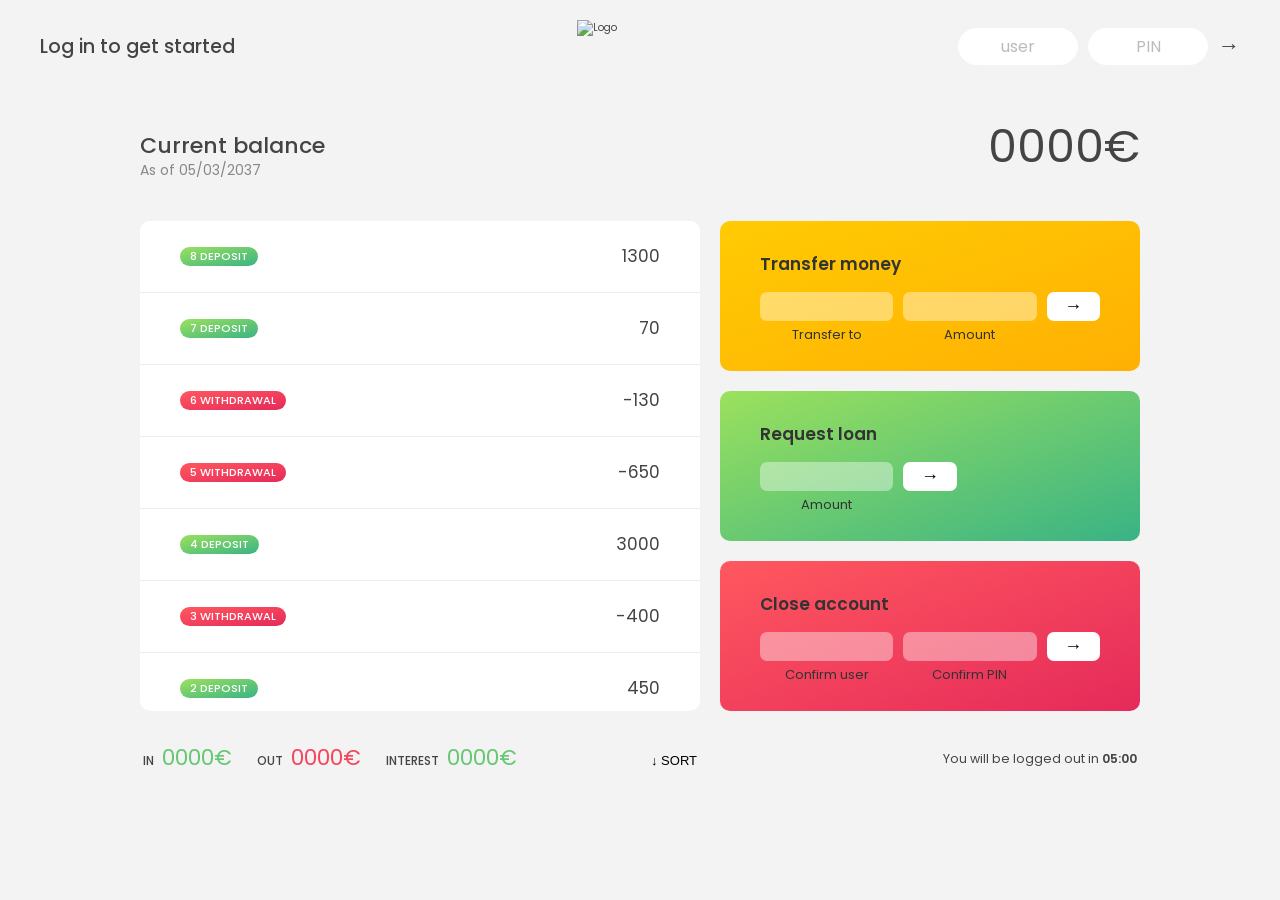
==== 11-Arrays-Bankist/starter/index.html @ 49c8f31f "1. [BANKIST PROJECT] : Showing Transaction History to Page" ====
<!doctype html>
<html lang="en">
  <head>
    <meta charset="UTF-8" />
    <meta name="viewport" content="width=device-width, initial-scale=1.0" />
    <meta http-equiv="X-UA-Compatible" content="ie=edge" />
    <link rel="shortcut icon" type="image/png" href="/icon.png" />

    <link
      href="https://fonts.googleapis.com/css?family=Poppins:400,500,600&display=swap"
      rel="stylesheet"
    />

    <link rel="stylesheet" href="style.css" />
    <title>Bankist</title>
  </head>
  <body>
    <!-- TOP NAVIGATION -->
    <nav>
      <p class="welcome">Log in to get started</p>
      <img src="logo.png" alt="Logo" class="logo" />
      <form class="login">
        <input
          type="text"
          placeholder="user"
          class="login__input login__input--user"
        />
        <!-- In practice, use type="password" -->
        <input
          type="text"
          placeholder="PIN"
          maxlength="4"
          class="login__input login__input--pin"
        />
        <button class="login__btn">&rarr;</button>
      </form>
    </nav>

    <main class="app">
      <!-- BALANCE -->
      <div class="balance">
        <div>
          <p class="balance__label">Current balance</p>
          <p class="balance__date">
            As of <span class="date">05/03/2037</span>
          </p>
        </div>
        <p class="balance__value">0000€</p>
      </div>

      <!-- MOVEMENTS -->
      <div class="movements">
        <div class="movements__row">
          <div class="movements__type movements__type--deposit">2 deposit</div>
          <div class="movements__date">3 days ago</div>
          <div class="movements__value">4 000€</div>
        </div>
        <div class="movements__row">
          <div class="movements__type movements__type--withdrawal">
            1 withdrawal
          </div>
          <div class="movements__date">24/01/2037</div>
          <div class="movements__value">-378€</div>
        </div>
      </div>

      <!-- SUMMARY -->
      <div class="summary">
        <p class="summary__label">In</p>
        <p class="summary__value summary__value--in">0000€</p>
        <p class="summary__label">Out</p>
        <p class="summary__value summary__value--out">0000€</p>
        <p class="summary__label">Interest</p>
        <p class="summary__value summary__value--interest">0000€</p>
        <button class="btn--sort">&downarrow; SORT</button>
      </div>

      <!-- OPERATION: TRANSFERS -->
      <div class="operation operation--transfer">
        <h2>Transfer money</h2>
        <form class="form form--transfer">
          <input type="text" class="form__input form__input--to" />
          <input type="number" class="form__input form__input--amount" />
          <button class="form__btn form__btn--transfer">&rarr;</button>
          <label class="form__label">Transfer to</label>
          <label class="form__label">Amount</label>
        </form>
      </div>

      <!-- OPERATION: LOAN -->
      <div class="operation operation--loan">
        <h2>Request loan</h2>
        <form class="form form--loan">
          <input type="number" class="form__input form__input--loan-amount" />
          <button class="form__btn form__btn--loan">&rarr;</button>
          <label class="form__label form__label--loan">Amount</label>
        </form>
      </div>

      <!-- OPERATION: CLOSE -->
      <div class="operation operation--close">
        <h2>Close account</h2>
        <form class="form form--close">
          <input type="text" class="form__input form__input--user" />
          <input
            type="password"
            maxlength="6"
            class="form__input form__input--pin"
          />
          <button class="form__btn form__btn--close">&rarr;</button>
          <label class="form__label">Confirm user</label>
          <label class="form__label">Confirm PIN</label>
        </form>
      </div>

      <!-- LOGOUT TIMER -->
      <p class="logout-timer">
        You will be logged out in <span class="timer">05:00</span>
      </p>
    </main>

    <!-- <footer>
      &copy; by Jonas Schmedtmann. Don't claim as your own :)
    </footer> -->

    <script src="script.js"></script>
  </body>
</html>
---- 11-Arrays-Bankist/starter/style.css ----
/*
 * Use this CSS to learn some intersting techniques,
 * in case you're wondering how I built the UI.
 * Have fun! 😁
 */

* {
  margin: 0;
  padding: 0;
  box-sizing: inherit;
}

html {
  font-size: 62.5%;
  box-sizing: border-box;
}

body {
  font-family: 'Poppins', sans-serif;
  color: #444;
  background-color: #f3f3f3;
  height: 100vh;
  padding: 2rem;
}

nav {
  display: flex;
  justify-content: space-between;
  align-items: center;
  padding: 0 2rem;
}

.welcome {
  font-size: 1.9rem;
  font-weight: 500;
}

.logo {
  height: 5.25rem;
}

.login {
  display: flex;
}

.login__input {
  border: none;
  padding: 0.5rem 2rem;
  font-size: 1.6rem;
  font-family: inherit;
  text-align: center;
  width: 12rem;
  border-radius: 10rem;
  margin-right: 1rem;
  color: inherit;
  border: 1px solid #fff;
  transition: all 0.3s;
}

.login__input:focus {
  outline: none;
  border: 1px solid #ccc;
}

.login__input::placeholder {
  color: #bbb;
}

.login__btn {
  border: none;
  background: none;
  font-size: 2.2rem;
  color: inherit;
  cursor: pointer;
  transition: all 0.3s;
}

.login__btn:hover,
.login__btn:focus,
.btn--sort:hover,
.btn--sort:focus {
  outline: none;
  color: #777;
}

/* MAIN */
.app {
  position: relative;
  max-width: 100rem;
  margin: 4rem auto;
  display: grid;
  grid-template-columns: 4fr 3fr;
  grid-template-rows: auto repeat(3, 15rem) auto;
  gap: 2rem;

  /* NOTE This creates the fade in/out anumation */
  /* opacity: 0; */
  transition: all 1s;
}

.balance {
  grid-column: 1 / span 2;
  display: flex;
  align-items: flex-end;
  justify-content: space-between;
  margin-bottom: 2rem;
}

.balance__label {
  font-size: 2.2rem;
  font-weight: 500;
  margin-bottom: -0.2rem;
}

.balance__date {
  font-size: 1.4rem;
  color: #888;
}

.balance__value {
  font-size: 4.5rem;
  font-weight: 400;
}

/* MOVEMENTS */
.movements {
  grid-row: 2 / span 3;
  background-color: #fff;
  border-radius: 1rem;
  overflow: scroll;
}

.movements__row {
  padding: 2.25rem 4rem;
  display: flex;
  align-items: center;
  border-bottom: 1px solid #eee;
}

.movements__type {
  font-size: 1.1rem;
  text-transform: uppercase;
  font-weight: 500;
  color: #fff;
  padding: 0.1rem 1rem;
  border-radius: 10rem;
  margin-right: 2rem;
}

.movements__date {
  font-size: 1.1rem;
  text-transform: uppercase;
  font-weight: 500;
  color: #666;
}

.movements__type--deposit {
  background-image: linear-gradient(to top left, #39b385, #9be15d);
}

.movements__type--withdrawal {
  background-image: linear-gradient(to top left, #e52a5a, #ff585f);
}

.movements__value {
  font-size: 1.7rem;
  margin-left: auto;
}

/* SUMMARY */
.summary {
  grid-row: 5 / 6;
  display: flex;
  align-items: baseline;
  padding: 0 0.3rem;
  margin-top: 1rem;
}

.summary__label {
  font-size: 1.2rem;
  font-weight: 500;
  text-transform: uppercase;
  margin-right: 0.8rem;
}

.summary__value {
  font-size: 2.2rem;
  margin-right: 2.5rem;
}

.summary__value--in,
.summary__value--interest {
  color: #66c873;
}

.summary__value--out {
  color: #f5465d;
}

.btn--sort {
  margin-left: auto;
  border: none;
  background: none;
  font-size: 1.3rem;
  font-weight: 500;
  cursor: pointer;
}

/* OPERATIONS */
.operation {
  border-radius: 1rem;
  padding: 3rem 4rem;
  color: #333;
}

.operation--transfer {
  background-image: linear-gradient(to top left, #ffb003, #ffcb03);
}

.operation--loan {
  background-image: linear-gradient(to top left, #39b385, #9be15d);
}

.operation--close {
  background-image: linear-gradient(to top left, #e52a5a, #ff585f);
}

h2 {
  margin-bottom: 1.5rem;
  font-size: 1.7rem;
  font-weight: 600;
  color: #333;
}

.form {
  display: grid;
  grid-template-columns: 2.5fr 2.5fr 1fr;
  grid-template-rows: auto auto;
  gap: 0.4rem 1rem;
}

/* Exceptions for interst */
.form.form--loan {
  grid-template-columns: 2.5fr 1fr 2.5fr;
}
.form__label--loan {
  grid-row: 2;
}
/* End exceptions */

.form__input {
  width: 100%;
  border: none;
  background-color: rgba(255, 255, 255, 0.4);
  font-family: inherit;
  font-size: 1.5rem;
  text-align: center;
  color: #333;
  padding: 0.3rem 1rem;
  border-radius: 0.7rem;
  transition: all 0.3s;
}

.form__input:focus {
  outline: none;
  background-color: rgba(255, 255, 255, 0.6);
}

.form__label {
  font-size: 1.3rem;
  text-align: center;
}

.form__btn {
  border: none;
  border-radius: 0.7rem;
  font-size: 1.8rem;
  background-color: #fff;
  cursor: pointer;
  transition: all 0.3s;
}

.form__btn:focus {
  outline: none;
  background-color: rgba(255, 255, 255, 0.8);
}

.logout-timer {
  padding: 0 0.3rem;
  margin-top: 1.9rem;
  text-align: right;
  font-size: 1.25rem;
}

.timer {
  font-weight: 600;
}
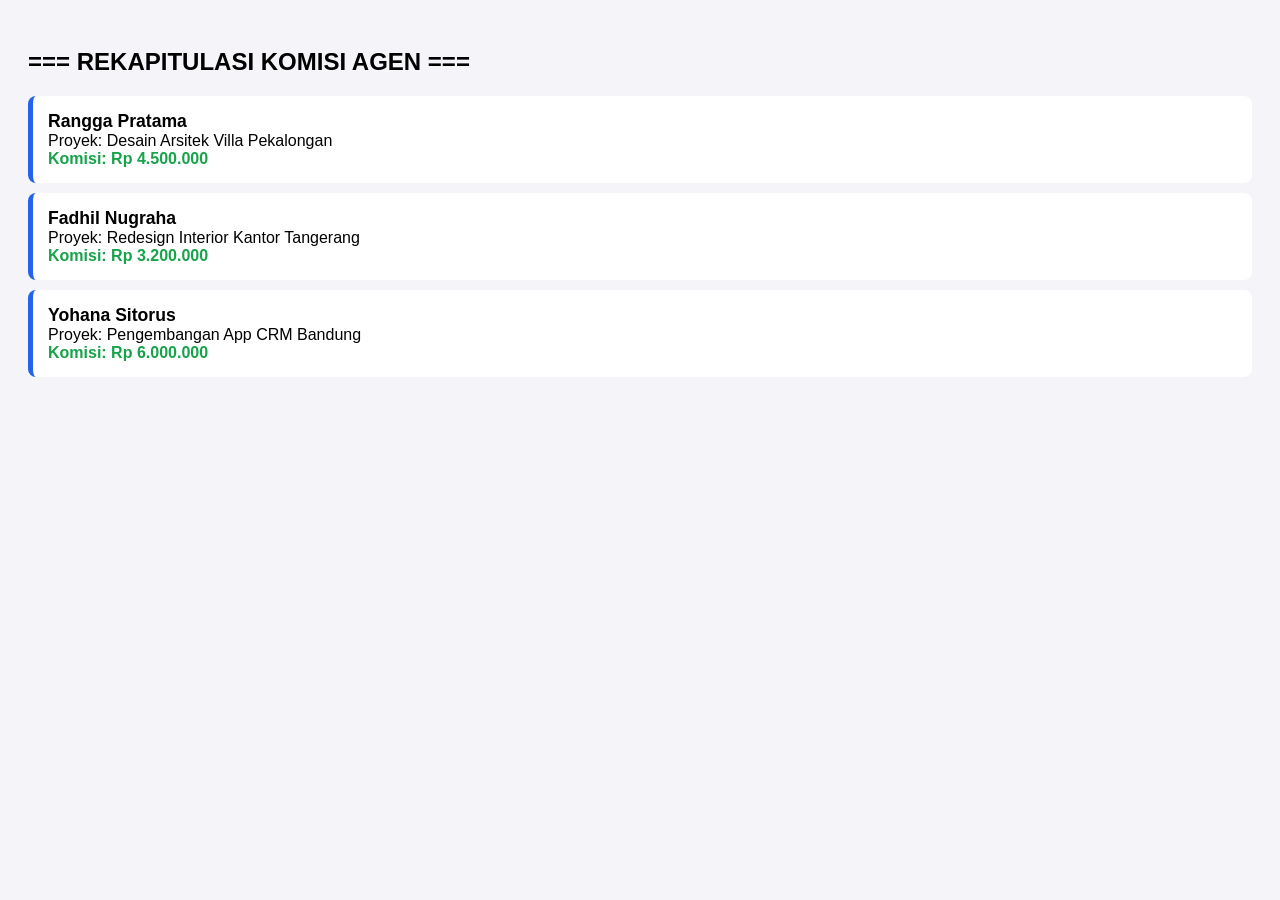
==== commit a711b988: "MINI TASK DAY 16 : DOM Selection, Array .forEach(), Template Literals, & Dynamic HTML Rendering" ====
--- a/11-Arrays-Bankist/starter/index.html
+++ b/11-Arrays-Bankist/starter/index.html
@@ -1,127 +1,36 @@
 <!doctype html>
-<html lang="en">
+<html lang="id">
   <head>
     <meta charset="UTF-8" />
-    <meta name="viewport" content="width=device-width, initial-scale=1.0" />
-    <meta http-equiv="X-UA-Compatible" content="ie=edge" />
-    <link rel="shortcut icon" type="image/png" href="/icon.png" />
-
-    <link
-      href="https://fonts.googleapis.com/css?family=Poppins:400,500,600&display=swap"
-      rel="stylesheet"
-    />
-
-    <link rel="stylesheet" href="style.css" />
-    <title>Bankist</title>
+    <title>Dashboard Komisi Agen - CRS</title>
+    <style>
+      body {
+        font-family: sans-serif;
+        padding: 20px;
+        background: #f4f4f9;
+      }
+      .card {
+        background: white;
+        padding: 15px;
+        margin-bottom: 10px;
+        border-radius: 8px;
+        border-left: 5px solid #2563eb;
+      }
+      .agent-name {
+        font-weight: bold;
+        font-size: 1.1rem;
+      }
+      .commission {
+        color: #16a34a;
+        font-weight: bold;
+      }
+    </style>
   </head>
   <body>
-    <!-- TOP NAVIGATION -->
-    <nav>
-      <p class="welcome">Log in to get started</p>
-      <img src="logo.png" alt="Logo" class="logo" />
-      <form class="login">
-        <input
-          type="text"
-          placeholder="user"
-          class="login__input login__input--user"
-        />
-        <!-- In practice, use type="password" -->
-        <input
-          type="text"
-          placeholder="PIN"
-          maxlength="4"
-          class="login__input login__input--pin"
-        />
-        <button class="login__btn">&rarr;</button>
-      </form>
-    </nav>
+    <h2>=== REKAPITULASI KOMISI AGEN ===</h2>
 
-    <main class="app">
-      <!-- BALANCE -->
-      <div class="balance">
-        <div>
-          <p class="balance__label">Current balance</p>
-          <p class="balance__date">
-            As of <span class="date">05/03/2037</span>
-          </p>
-        </div>
-        <p class="balance__value">0000€</p>
-      </div>
-
-      <!-- MOVEMENTS -->
-      <div class="movements">
-        <div class="movements__row">
-          <div class="movements__type movements__type--deposit">2 deposit</div>
-          <div class="movements__date">3 days ago</div>
-          <div class="movements__value">4 000€</div>
-        </div>
-        <div class="movements__row">
-          <div class="movements__type movements__type--withdrawal">
-            1 withdrawal
-          </div>
-          <div class="movements__date">24/01/2037</div>
-          <div class="movements__value">-378€</div>
-        </div>
-      </div>
-
-      <!-- SUMMARY -->
-      <div class="summary">
-        <p class="summary__label">In</p>
-        <p class="summary__value summary__value--in">0000€</p>
-        <p class="summary__label">Out</p>
-        <p class="summary__value summary__value--out">0000€</p>
-        <p class="summary__label">Interest</p>
-        <p class="summary__value summary__value--interest">0000€</p>
-        <button class="btn--sort">&downarrow; SORT</button>
-      </div>
-
-      <!-- OPERATION: TRANSFERS -->
-      <div class="operation operation--transfer">
-        <h2>Transfer money</h2>
-        <form class="form form--transfer">
-          <input type="text" class="form__input form__input--to" />
-          <input type="number" class="form__input form__input--amount" />
-          <button class="form__btn form__btn--transfer">&rarr;</button>
-          <label class="form__label">Transfer to</label>
-          <label class="form__label">Amount</label>
-        </form>
-      </div>
-
-      <!-- OPERATION: LOAN -->
-      <div class="operation operation--loan">
-        <h2>Request loan</h2>
-        <form class="form form--loan">
-          <input type="number" class="form__input form__input--loan-amount" />
-          <button class="form__btn form__btn--loan">&rarr;</button>
-          <label class="form__label form__label--loan">Amount</label>
-        </form>
-      </div>
-
-      <!-- OPERATION: CLOSE -->
-      <div class="operation operation--close">
-        <h2>Close account</h2>
-        <form class="form form--close">
-          <input type="text" class="form__input form__input--user" />
-          <input
-            type="password"
-            maxlength="6"
-            class="form__input form__input--pin"
-          />
-          <button class="form__btn form__btn--close">&rarr;</button>
-          <label class="form__label">Confirm user</label>
-          <label class="form__label">Confirm PIN</label>
-        </form>
-      </div>
-
-      <!-- LOGOUT TIMER -->
-      <p class="logout-timer">
-        You will be logged out in <span class="timer">05:00</span>
-      </p>
-    </main>
-
-    <!-- <footer>
-      &copy; by Jonas Schmedtmann. Don't claim as your own :)
-    </footer> -->
+    <!-- Container tempat data akan dirender -->
+    <div id="commission-list"></div>
 
     <script src="script.js"></script>
   </body>
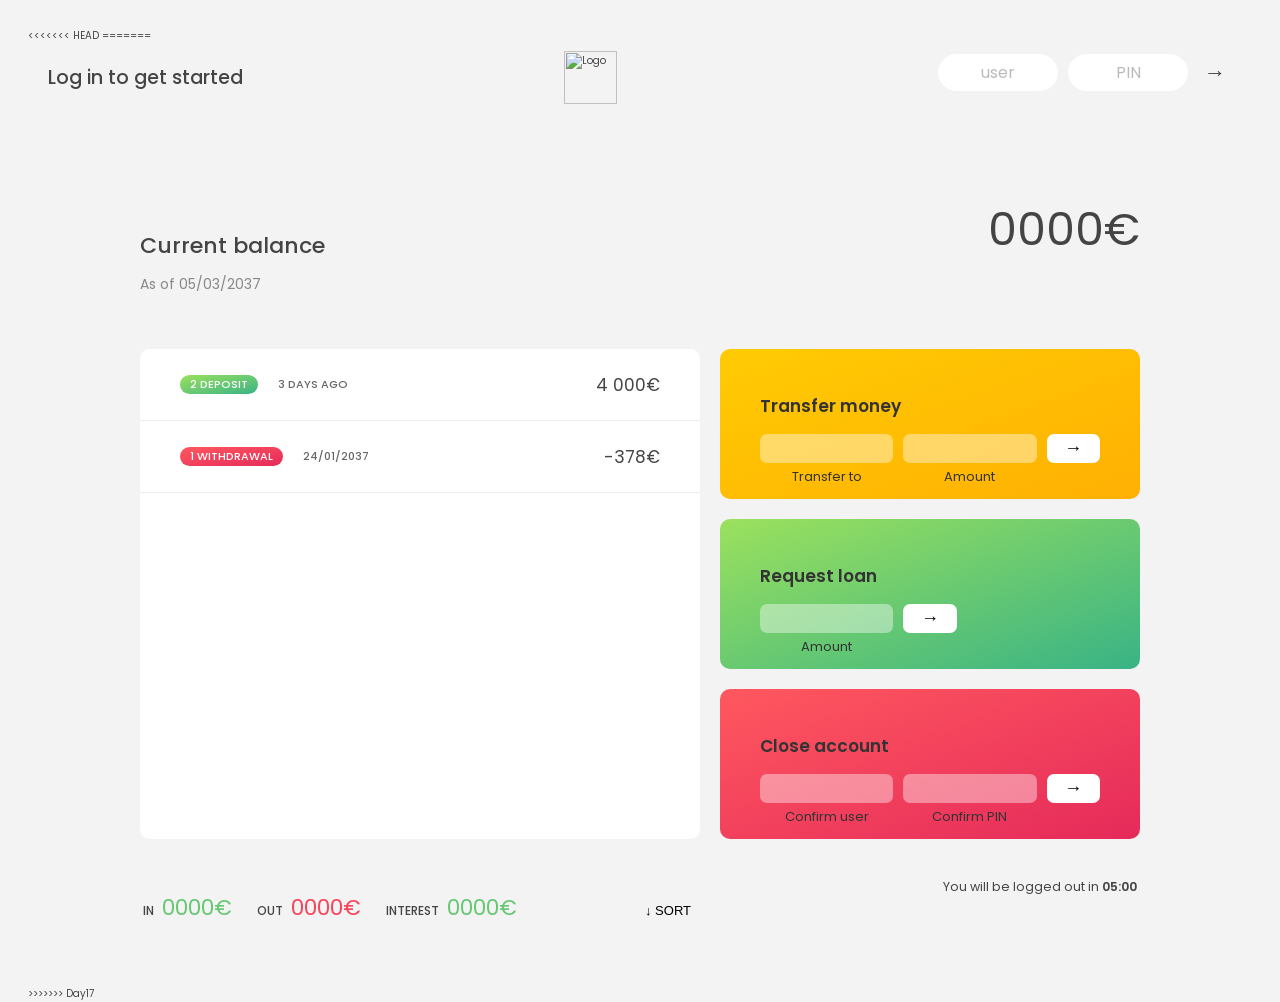
==== commit 8294abb1: "MERGING FROM DAY 17" ====
--- a/11-Arrays-Bankist/starter/index.html
+++ b/11-Arrays-Bankist/starter/index.html
@@ -1,37 +1,131 @@
+<<<<<<< HEAD
+=======
 <!doctype html>
-<html lang="id">
+<html lang="en">
   <head>
     <meta charset="UTF-8" />
-    <title>Dashboard Komisi Agen - CRS</title>
-    <style>
-      body {
-        font-family: sans-serif;
-        padding: 20px;
-        background: #f4f4f9;
-      }
-      .card {
-        background: white;
-        padding: 15px;
-        margin-bottom: 10px;
-        border-radius: 8px;
-        border-left: 5px solid #2563eb;
-      }
-      .agent-name {
-        font-weight: bold;
-        font-size: 1.1rem;
-      }
-      .commission {
-        color: #16a34a;
-        font-weight: bold;
-      }
-    </style>
+    <meta name="viewport" content="width=device-width, initial-scale=1.0" />
+    <meta http-equiv="X-UA-Compatible" content="ie=edge" />
+    <link rel="shortcut icon" type="image/png" href="/icon.png" />
+
+    <link
+      href="https://fonts.googleapis.com/css?family=Poppins:400,500,600&display=swap"
+      rel="stylesheet"
+    />
+
+    <link rel="stylesheet" href="style.css" />
+    <title>Bankist</title>
   </head>
   <body>
-    <h2>=== REKAPITULASI KOMISI AGEN ===</h2>
+    <!-- TOP NAVIGATION -->
+    <nav>
+      <p class="welcome">Log in to get started</p>
+      <img src="logo.png" alt="Logo" class="logo" />
+      <form class="login">
+        <input
+          type="text"
+          placeholder="user"
+          class="login__input login__input--user"
+        />
+        <!-- In practice, use type="password" -->
+        <input
+          type="text"
+          placeholder="PIN"
+          maxlength="4"
+          class="login__input login__input--pin"
+        />
+        <button class="login__btn">&rarr;</button>
+      </form>
+    </nav>
 
-    <!-- Container tempat data akan dirender -->
-    <div id="commission-list"></div>
+    <main class="app">
+      <!-- BALANCE -->
+      <div class="balance">
+        <div>
+          <p class="balance__label">Current balance</p>
+          <p class="balance__date">
+            As of <span class="date">05/03/2037</span>
+          </p>
+        </div>
+        <p class="balance__value">0000€</p>
+      </div>
+
+      <!-- MOVEMENTS -->
+      <div class="movements">
+        <div class="movements__row">
+          <div class="movements__type movements__type--deposit">2 deposit</div>
+          <div class="movements__date">3 days ago</div>
+          <div class="movements__value">4 000€</div>
+        </div>
+        <div class="movements__row">
+          <div class="movements__type movements__type--withdrawal">
+            1 withdrawal
+          </div>
+          <div class="movements__date">24/01/2037</div>
+          <div class="movements__value">-378€</div>
+        </div>
+      </div>
+
+      <!-- SUMMARY -->
+      <div class="summary">
+        <p class="summary__label">In</p>
+        <p class="summary__value summary__value--in">0000€</p>
+        <p class="summary__label">Out</p>
+        <p class="summary__value summary__value--out">0000€</p>
+        <p class="summary__label">Interest</p>
+        <p class="summary__value summary__value--interest">0000€</p>
+        <button class="btn--sort">&downarrow; SORT</button>
+      </div>
+
+      <!-- OPERATION: TRANSFERS -->
+      <div class="operation operation--transfer">
+        <h2>Transfer money</h2>
+        <form class="form form--transfer">
+          <input type="text" class="form__input form__input--to" />
+          <input type="number" class="form__input form__input--amount" />
+          <button class="form__btn form__btn--transfer">&rarr;</button>
+          <label class="form__label">Transfer to</label>
+          <label class="form__label">Amount</label>
+        </form>
+      </div>
+
+      <!-- OPERATION: LOAN -->
+      <div class="operation operation--loan">
+        <h2>Request loan</h2>
+        <form class="form form--loan">
+          <input type="number" class="form__input form__input--loan-amount" />
+          <button class="form__btn form__btn--loan">&rarr;</button>
+          <label class="form__label form__label--loan">Amount</label>
+        </form>
+      </div>
+
+      <!-- OPERATION: CLOSE -->
+      <div class="operation operation--close">
+        <h2>Close account</h2>
+        <form class="form form--close">
+          <input type="text" class="form__input form__input--user" />
+          <input
+            type="password"
+            maxlength="6"
+            class="form__input form__input--pin"
+          />
+          <button class="form__btn form__btn--close">&rarr;</button>
+          <label class="form__label">Confirm user</label>
+          <label class="form__label">Confirm PIN</label>
+        </form>
+      </div>
+
+      <!-- LOGOUT TIMER -->
+      <p class="logout-timer">
+        You will be logged out in <span class="timer">05:00</span>
+      </p>
+    </main>
+
+    <!-- <footer>
+      &copy; by Jonas Schmedtmann. Don't claim as your own :)
+    </footer> -->
 
     <script src="script.js"></script>
   </body>
 </html>
+>>>>>>> Day17
--- a/11-Arrays-Bankist/starter/style.css
+++ b/11-Arrays-Bankist/starter/style.css
@@ -0,0 +1,300 @@
+<<<<<<< HEAD
+=======
+/*
+ * Use this CSS to learn some intersting techniques,
+ * in case you're wondering how I built the UI.
+ * Have fun! 😁
+ */
+
+* {
+  margin: 0;
+  padding: 0;
+  box-sizing: inherit;
+}
+
+html {
+  font-size: 62.5%;
+  box-sizing: border-box;
+}
+
+body {
+  font-family: 'Poppins', sans-serif;
+  color: #444;
+  background-color: #f3f3f3;
+  height: 100vh;
+  padding: 2rem;
+}
+
+nav {
+  display: flex;
+  justify-content: space-between;
+  align-items: center;
+  padding: 0 2rem;
+}
+
+.welcome {
+  font-size: 1.9rem;
+  font-weight: 500;
+}
+
+.logo {
+  height: 5.25rem;
+}
+
+.login {
+  display: flex;
+}
+
+.login__input {
+  border: none;
+  padding: 0.5rem 2rem;
+  font-size: 1.6rem;
+  font-family: inherit;
+  text-align: center;
+  width: 12rem;
+  border-radius: 10rem;
+  margin-right: 1rem;
+  color: inherit;
+  border: 1px solid #fff;
+  transition: all 0.3s;
+}
+
+.login__input:focus {
+  outline: none;
+  border: 1px solid #ccc;
+}
+
+.login__input::placeholder {
+  color: #bbb;
+}
+
+.login__btn {
+  border: none;
+  background: none;
+  font-size: 2.2rem;
+  color: inherit;
+  cursor: pointer;
+  transition: all 0.3s;
+}
+
+.login__btn:hover,
+.login__btn:focus,
+.btn--sort:hover,
+.btn--sort:focus {
+  outline: none;
+  color: #777;
+}
+
+/* MAIN */
+.app {
+  position: relative;
+  max-width: 100rem;
+  margin: 4rem auto;
+  display: grid;
+  grid-template-columns: 4fr 3fr;
+  grid-template-rows: auto repeat(3, 15rem) auto;
+  gap: 2rem;
+
+  /* NOTE This creates the fade in/out anumation */
+  /* opacity: 0; */
+  transition: all 1s;
+}
+
+.balance {
+  grid-column: 1 / span 2;
+  display: flex;
+  align-items: flex-end;
+  justify-content: space-between;
+  margin-bottom: 2rem;
+}
+
+.balance__label {
+  font-size: 2.2rem;
+  font-weight: 500;
+  margin-bottom: -0.2rem;
+}
+
+.balance__date {
+  font-size: 1.4rem;
+  color: #888;
+}
+
+.balance__value {
+  font-size: 4.5rem;
+  font-weight: 400;
+}
+
+/* MOVEMENTS */
+.movements {
+  grid-row: 2 / span 3;
+  background-color: #fff;
+  border-radius: 1rem;
+  overflow: scroll;
+}
+
+.movements__row {
+  padding: 2.25rem 4rem;
+  display: flex;
+  align-items: center;
+  border-bottom: 1px solid #eee;
+}
+
+.movements__type {
+  font-size: 1.1rem;
+  text-transform: uppercase;
+  font-weight: 500;
+  color: #fff;
+  padding: 0.1rem 1rem;
+  border-radius: 10rem;
+  margin-right: 2rem;
+}
+
+.movements__date {
+  font-size: 1.1rem;
+  text-transform: uppercase;
+  font-weight: 500;
+  color: #666;
+}
+
+.movements__type--deposit {
+  background-image: linear-gradient(to top left, #39b385, #9be15d);
+}
+
+.movements__type--withdrawal {
+  background-image: linear-gradient(to top left, #e52a5a, #ff585f);
+}
+
+.movements__value {
+  font-size: 1.7rem;
+  margin-left: auto;
+}
+
+/* SUMMARY */
+.summary {
+  grid-row: 5 / 6;
+  display: flex;
+  align-items: baseline;
+  padding: 0 0.3rem;
+  margin-top: 1rem;
+}
+
+.summary__label {
+  font-size: 1.2rem;
+  font-weight: 500;
+  text-transform: uppercase;
+  margin-right: 0.8rem;
+}
+
+.summary__value {
+  font-size: 2.2rem;
+  margin-right: 2.5rem;
+}
+
+.summary__value--in,
+.summary__value--interest {
+  color: #66c873;
+}
+
+.summary__value--out {
+  color: #f5465d;
+}
+
+.btn--sort {
+  margin-left: auto;
+  border: none;
+  background: none;
+  font-size: 1.3rem;
+  font-weight: 500;
+  cursor: pointer;
+}
+
+/* OPERATIONS */
+.operation {
+  border-radius: 1rem;
+  padding: 3rem 4rem;
+  color: #333;
+}
+
+.operation--transfer {
+  background-image: linear-gradient(to top left, #ffb003, #ffcb03);
+}
+
+.operation--loan {
+  background-image: linear-gradient(to top left, #39b385, #9be15d);
+}
+
+.operation--close {
+  background-image: linear-gradient(to top left, #e52a5a, #ff585f);
+}
+
+h2 {
+  margin-bottom: 1.5rem;
+  font-size: 1.7rem;
+  font-weight: 600;
+  color: #333;
+}
+
+.form {
+  display: grid;
+  grid-template-columns: 2.5fr 2.5fr 1fr;
+  grid-template-rows: auto auto;
+  gap: 0.4rem 1rem;
+}
+
+/* Exceptions for interst */
+.form.form--loan {
+  grid-template-columns: 2.5fr 1fr 2.5fr;
+}
+.form__label--loan {
+  grid-row: 2;
+}
+/* End exceptions */
+
+.form__input {
+  width: 100%;
+  border: none;
+  background-color: rgba(255, 255, 255, 0.4);
+  font-family: inherit;
+  font-size: 1.5rem;
+  text-align: center;
+  color: #333;
+  padding: 0.3rem 1rem;
+  border-radius: 0.7rem;
+  transition: all 0.3s;
+}
+
+.form__input:focus {
+  outline: none;
+  background-color: rgba(255, 255, 255, 0.6);
+}
+
+.form__label {
+  font-size: 1.3rem;
+  text-align: center;
+}
+
+.form__btn {
+  border: none;
+  border-radius: 0.7rem;
+  font-size: 1.8rem;
+  background-color: #fff;
+  cursor: pointer;
+  transition: all 0.3s;
+}
+
+.form__btn:focus {
+  outline: none;
+  background-color: rgba(255, 255, 255, 0.8);
+}
+
+.logout-timer {
+  padding: 0 0.3rem;
+  margin-top: 1.9rem;
+  text-align: right;
+  font-size: 1.25rem;
+}
+
+.timer {
+  font-weight: 600;
+}
+>>>>>>> Day17
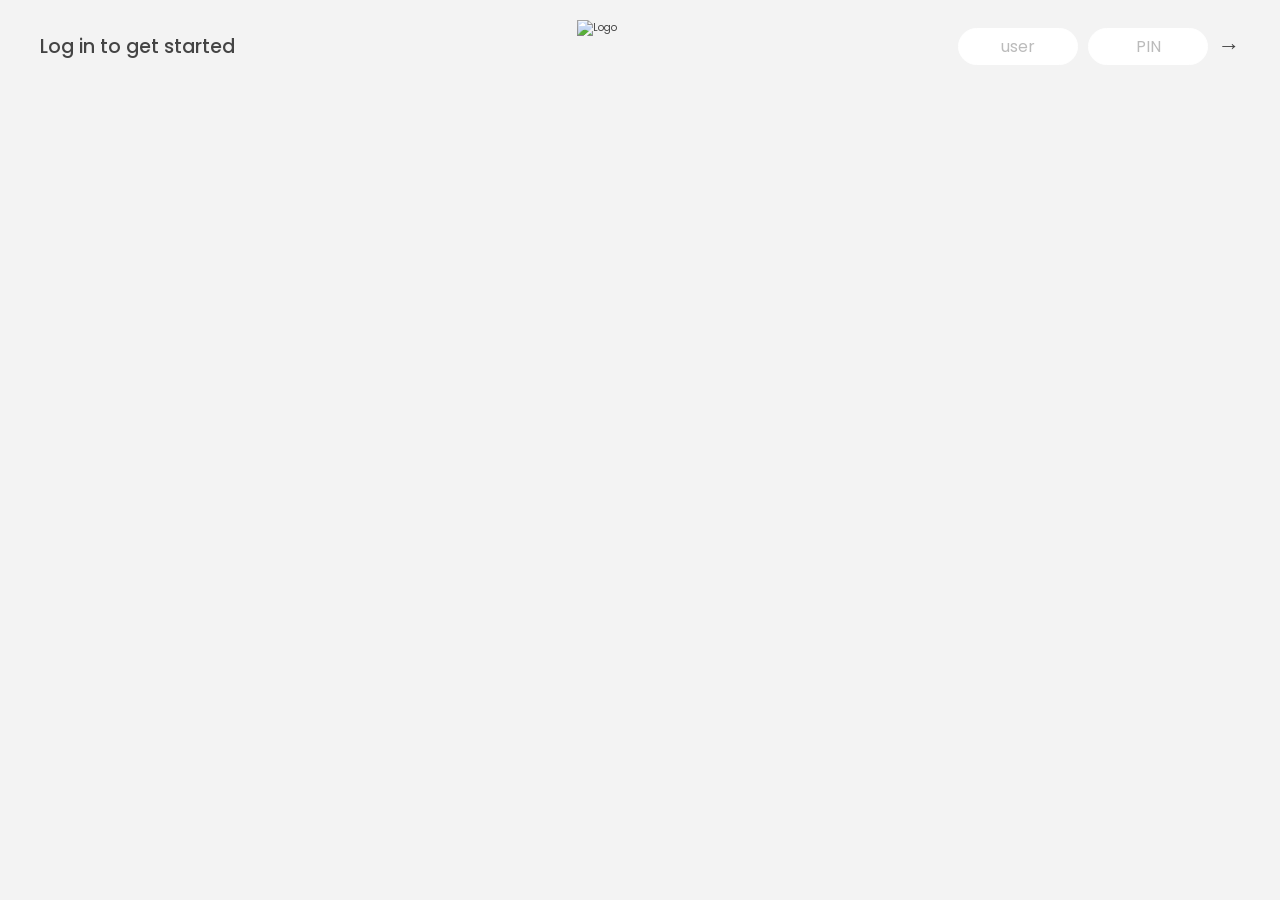
==== commit 632e44d3: "[BANKIST PROJECT] : Implementing Login & Minor Refactoring" ====
--- a/11-Arrays-Bankist/starter/index.html
+++ b/11-Arrays-Bankist/starter/index.html
@@ -1,5 +1,3 @@
-<<<<<<< HEAD
-=======
 <!doctype html>
 <html lang="en">
   <head>
@@ -128,4 +126,3 @@
     <script src="script.js"></script>
   </body>
 </html>
->>>>>>> Day17
--- a/11-Arrays-Bankist/starter/style.css
+++ b/11-Arrays-Bankist/starter/style.css
@@ -1,5 +1,3 @@
-<<<<<<< HEAD
-=======
 /*
  * Use this CSS to learn some intersting techniques,
  * in case you're wondering how I built the UI.
@@ -96,7 +94,7 @@
   gap: 2rem;
 
   /* NOTE This creates the fade in/out anumation */
-  /* opacity: 0; */
+  opacity: 0;
   transition: all 1s;
 }
 
@@ -297,4 +295,3 @@
 .timer {
   font-weight: 600;
 }
->>>>>>> Day17
